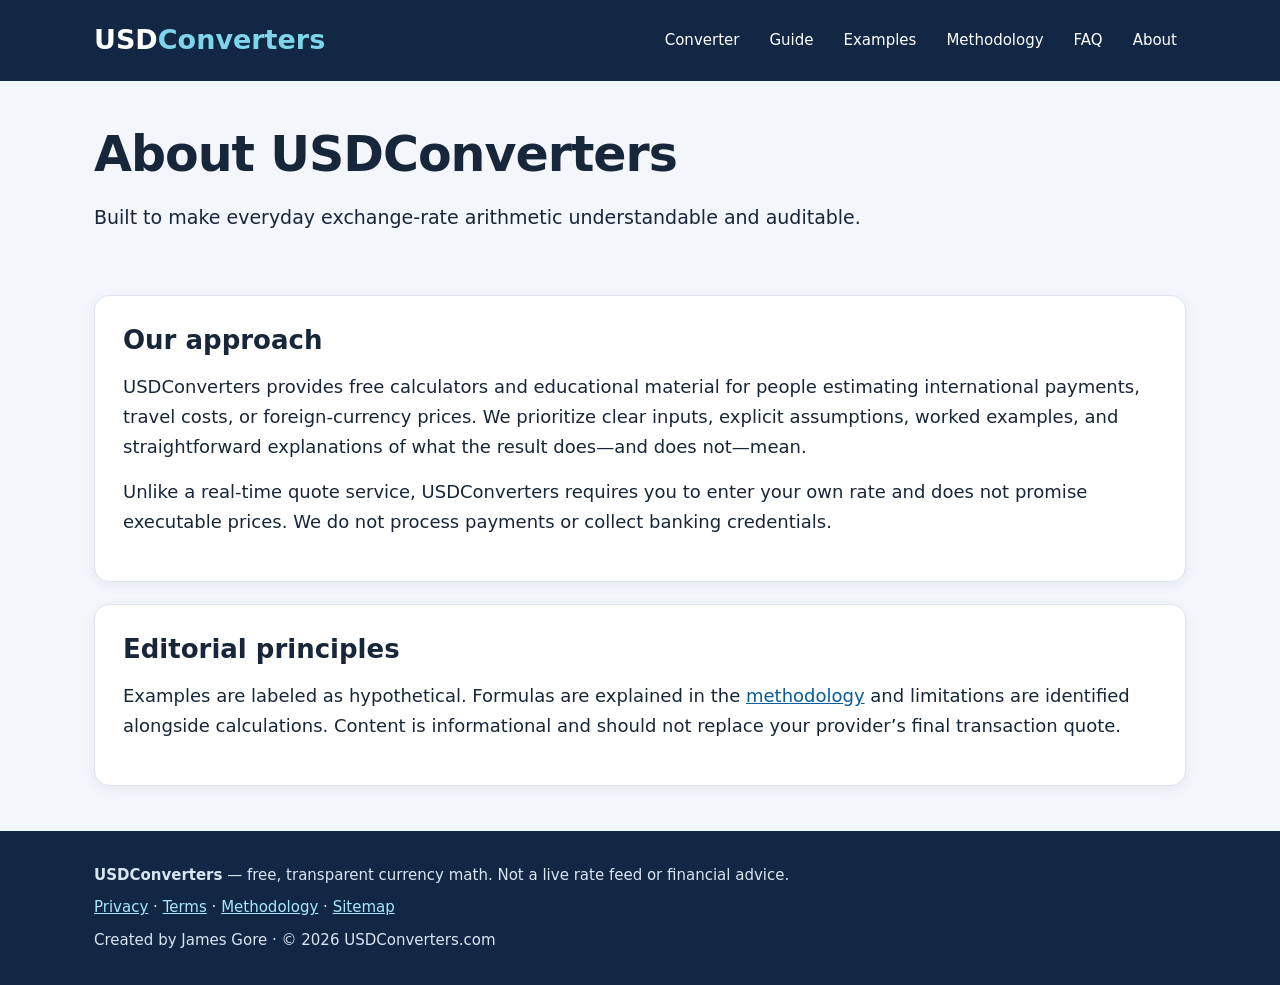
==== about.html @ b767a568 "Add files via upload" ====
<!doctype html><html lang="en"><head><meta charset="utf-8"><meta name="viewport" content="width=device-width,initial-scale=1"><meta name="theme-color" content="#112744"><title>About USDConverters | USDConverters</title><meta name="description" content="Learn about USDConverters and its transparent, free currency calculator."><link rel="canonical" href="https://usdconverters.com/about.html"><link rel="stylesheet" href="style.css"><script async src="https://pagead2.googlesyndication.com/pagead/js/adsbygoogle.js?client=ca-pub-5287196493103465" crossorigin="anonymous"></script><script defer src="script.js"></script></head><body><a class="skip" href="#main">Skip to content</a><header><div class="shell head"><a class="logo" href="index.html">USD<span>Converters</span></a><nav aria-label="Main navigation"><a href="index.html">Converter</a><a href="guide.html">Guide</a><a href="examples.html">Examples</a><a href="methodology.html">Methodology</a><a href="faq.html">FAQ</a><a href="about.html">About</a></nav></div></header><main class="shell" id="main"><div class="hero"><h1>About USDConverters</h1><p>Built to make everyday exchange-rate arithmetic understandable and auditable.</p></div><section class="panel"><h2>Our approach</h2><p>USDConverters provides free calculators and educational material for people estimating international payments, travel costs, or foreign-currency prices. We prioritize clear inputs, explicit assumptions, worked examples, and straightforward explanations of what the result does—and does not—mean.</p><p>Unlike a real-time quote service, USDConverters requires you to enter your own rate and does not promise executable prices. We do not process payments or collect banking credentials.</p></section><section class="panel"><h2>Editorial principles</h2><p>Examples are labeled as hypothetical. Formulas are explained in the <a href="methodology.html">methodology</a> and limitations are identified alongside calculations. Content is informational and should not replace your provider’s final transaction quote.</p></section></main><footer><div class="shell"><p><strong>USDConverters</strong> — free, transparent currency math. Not a live rate feed or financial advice.</p><p><a href="privacy.html">Privacy</a> · <a href="terms.html">Terms</a> · <a href="methodology.html">Methodology</a> · <a href="sitemap.xml">Sitemap</a></p><p>Created by James Gore · © <span class="year">2026</span> USDConverters.com</p></div></footer></body></html>
---- style.css ----
*{box-sizing:border-box}html{scroll-behavior:smooth}body{margin:0;font:18px/1.65 system-ui,-apple-system,Segoe UI,sans-serif;background:#f3f6fb;color:#172638}a{color:#075c9b}a:hover{text-decoration:underline}.shell{max-width:1140px;margin:auto;padding:0 24px}header{background:#112744;color:white}.head{display:flex;align-items:center;justify-content:space-between;gap:20px;flex-wrap:wrap;padding-top:18px;padding-bottom:18px}.logo{font-size:27px;font-weight:800;color:white;text-decoration:none}.logo span{color:#7ed5e9}nav{display:flex;gap:12px;flex-wrap:wrap}nav a{color:white;font-size:15px;text-decoration:none;padding:7px 9px;border-radius:7px}nav a:hover,nav a:focus{background:#294765}.skip{position:absolute;left:-9999px}.skip:focus{left:10px;top:10px;background:white;padding:8px;z-index:2}.hero{padding:35px 0 20px}.hero h1{font-size:clamp(30px,4vw,49px);line-height:1.18;letter-spacing:-.02em;margin:10px 0}.hero p{max-width:860px;font-size:19px}.eyebrow{color:#0b6480;font-weight:800;font-size:14px!important;letter-spacing:.07em}.panel{background:white;border:1px solid #dce4ef;border-radius:15px;padding:28px;margin:22px 0;box-shadow:0 3px 14px #182b4010}.panel h2{font-size:26px;line-height:1.25;margin:0 0 16px}.panel p{margin:10px 0 16px}.formgrid{display:grid;grid-template-columns:repeat(2,minmax(0,1fr));gap:16px}.formgrid label{display:flex;flex-direction:column;font-weight:700;font-size:16px;gap:5px}.formgrid input,.formgrid select{width:100%;padding:12px;border:1px solid #8ca4b9;border-radius:9px;font:inherit;font-weight:400;background:white;color:#152b41}.formgrid input:focus,.formgrid select:focus{outline:3px solid #b6e5fa}.actions{display:flex;gap:10px;flex-wrap:wrap;margin-top:22px}button{border:0;border-radius:9px;padding:12px 20px;background:#086b9c;color:white;font:700 17px system-ui;cursor:pointer;margin-top:12px}button:hover{background:#054f77}button.secondary{background:#e3eef7;color:#16354c}.result{background:#e9f5fc;border-left:5px solid #0877a7;border-radius:7px;margin-top:20px;padding:18px;overflow-wrap:anywhere}.result strong{font-size:22px}.note{color:#4d5f71;font-size:16px}.chart{margin-top:15px}.barrow{display:grid;grid-template-columns:160px 1fr 115px;align-items:center;gap:10px;margin:9px 0;font-size:15px}.track{background:#e2eaf1;border-radius:20px;overflow:hidden;height:22px}.fill{height:100%;background:#087ba6;min-width:1px}.fill.fees{background:#e39d45}.linkgrid{display:grid;grid-template-columns:repeat(2,1fr);gap:10px}.linkgrid a{display:block;padding:15px;border:1px solid #d5e2ed;border-radius:8px}footer{background:#112744;color:#d9e5f1;margin-top:45px;padding:24px 0;font-size:15px}footer a{color:#a8e7ff}footer p{margin:8px 0}@media(max-width:680px){body{font-size:17px}.formgrid,.linkgrid{grid-template-columns:1fr}.barrow{grid-template-columns:110px 1fr 90px}.panel{padding:18px}.head{align-items:flex-start}nav{gap:3px}nav a{font-size:14px}}
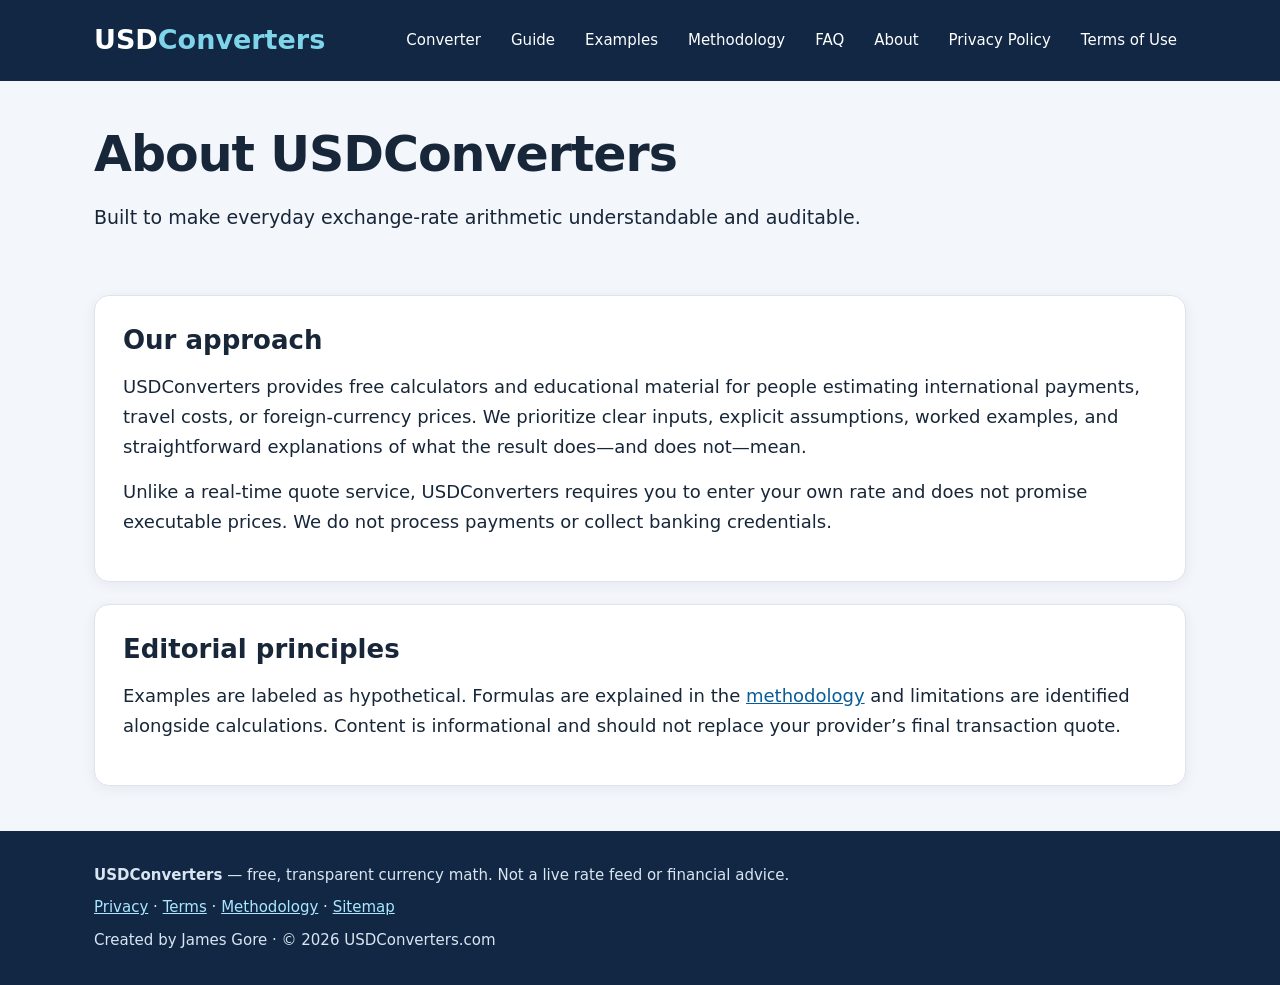
==== commit f7082e92: "Add files via upload" ====
--- a/about.html
+++ b/about.html
@@ -1 +1 @@
-<!doctype html><html lang="en"><head><meta charset="utf-8"><meta name="viewport" content="width=device-width,initial-scale=1"><meta name="theme-color" content="#112744"><title>About USDConverters | USDConverters</title><meta name="description" content="Learn about USDConverters and its transparent, free currency calculator."><link rel="canonical" href="https://usdconverters.com/about.html"><link rel="stylesheet" href="style.css"><script async src="https://pagead2.googlesyndication.com/pagead/js/adsbygoogle.js?client=ca-pub-5287196493103465" crossorigin="anonymous"></script><script defer src="script.js"></script></head><body><a class="skip" href="#main">Skip to content</a><header><div class="shell head"><a class="logo" href="index.html">USD<span>Converters</span></a><nav aria-label="Main navigation"><a href="index.html">Converter</a><a href="guide.html">Guide</a><a href="examples.html">Examples</a><a href="methodology.html">Methodology</a><a href="faq.html">FAQ</a><a href="about.html">About</a></nav></div></header><main class="shell" id="main"><div class="hero"><h1>About USDConverters</h1><p>Built to make everyday exchange-rate arithmetic understandable and auditable.</p></div><section class="panel"><h2>Our approach</h2><p>USDConverters provides free calculators and educational material for people estimating international payments, travel costs, or foreign-currency prices. We prioritize clear inputs, explicit assumptions, worked examples, and straightforward explanations of what the result does—and does not—mean.</p><p>Unlike a real-time quote service, USDConverters requires you to enter your own rate and does not promise executable prices. We do not process payments or collect banking credentials.</p></section><section class="panel"><h2>Editorial principles</h2><p>Examples are labeled as hypothetical. Formulas are explained in the <a href="methodology.html">methodology</a> and limitations are identified alongside calculations. Content is informational and should not replace your provider’s final transaction quote.</p></section></main><footer><div class="shell"><p><strong>USDConverters</strong> — free, transparent currency math. Not a live rate feed or financial advice.</p><p><a href="privacy.html">Privacy</a> · <a href="terms.html">Terms</a> · <a href="methodology.html">Methodology</a> · <a href="sitemap.xml">Sitemap</a></p><p>Created by James Gore · © <span class="year">2026</span> USDConverters.com</p></div></footer></body></html>+<!doctype html><html lang="en"><head><meta charset="utf-8"><meta name="viewport" content="width=device-width,initial-scale=1"><meta name="theme-color" content="#112744"><title>About USDConverters | USDConverters</title><meta name="description" content="Learn about USDConverters and its transparent, free currency calculator."><link rel="canonical" href="https://usdconverters.com/about.html"><link rel="stylesheet" href="style.css"><script async src="https://pagead2.googlesyndication.com/pagead/js/adsbygoogle.js?client=ca-pub-5287196493103465" crossorigin="anonymous"></script><script defer src="script.js"></script></head><body><a class="skip" href="#main">Skip to content</a><header><div class="shell head"><a class="logo" href="index.html">USD<span>Converters</span></a><nav aria-label="Main navigation"><a href="index.html">Converter</a><a href="guide.html">Guide</a><a href="examples.html">Examples</a><a href="methodology.html">Methodology</a><a href="faq.html">FAQ</a><a href="about.html">About</a><a href="privacy.html">Privacy Policy</a><a href="terms.html">Terms of Use</a></nav></div></header><main class="shell" id="main"><div class="hero"><h1>About USDConverters</h1><p>Built to make everyday exchange-rate arithmetic understandable and auditable.</p></div><section class="panel"><h2>Our approach</h2><p>USDConverters provides free calculators and educational material for people estimating international payments, travel costs, or foreign-currency prices. We prioritize clear inputs, explicit assumptions, worked examples, and straightforward explanations of what the result does—and does not—mean.</p><p>Unlike a real-time quote service, USDConverters requires you to enter your own rate and does not promise executable prices. We do not process payments or collect banking credentials.</p></section><section class="panel"><h2>Editorial principles</h2><p>Examples are labeled as hypothetical. Formulas are explained in the <a href="methodology.html">methodology</a> and limitations are identified alongside calculations. Content is informational and should not replace your provider’s final transaction quote.</p></section></main><footer><div class="shell"><p><strong>USDConverters</strong> — free, transparent currency math. Not a live rate feed or financial advice.</p><p><a href="privacy.html">Privacy</a> · <a href="terms.html">Terms</a> · <a href="methodology.html">Methodology</a> · <a href="sitemap.xml">Sitemap</a></p><p>Created by James Gore · © <span class="year">2026</span> USDConverters.com</p></div></footer></body></html>
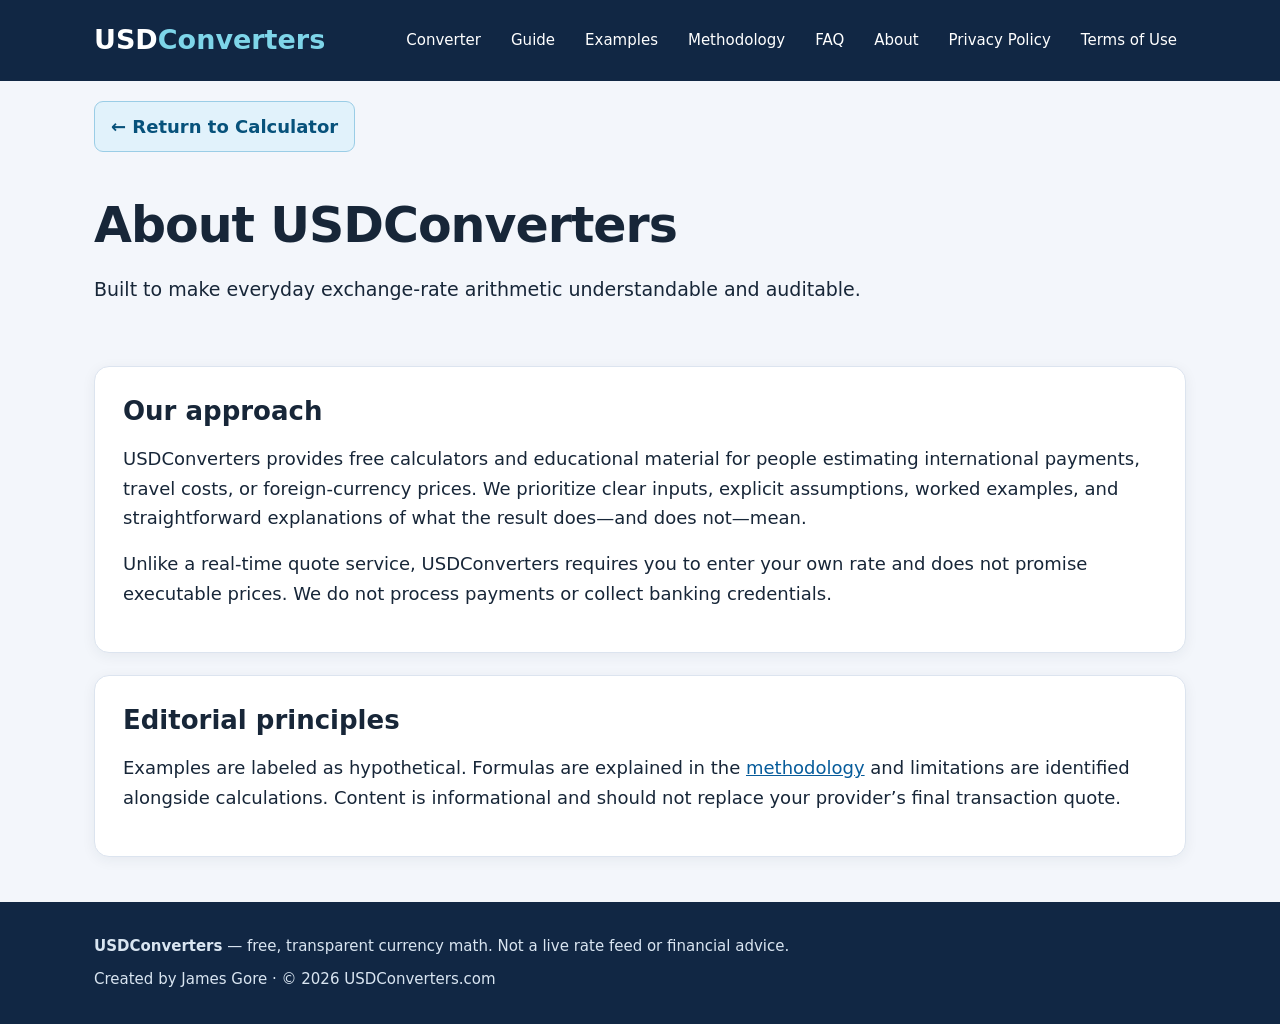
==== commit 23704cb4: "Add files via upload" ====
--- a/about.html
+++ b/about.html
@@ -1 +1,2 @@
-<!doctype html><html lang="en"><head><meta charset="utf-8"><meta name="viewport" content="width=device-width,initial-scale=1"><meta name="theme-color" content="#112744"><title>About USDConverters | USDConverters</title><meta name="description" content="Learn about USDConverters and its transparent, free currency calculator."><link rel="canonical" href="https://usdconverters.com/about.html"><link rel="stylesheet" href="style.css"><script async src="https://pagead2.googlesyndication.com/pagead/js/adsbygoogle.js?client=ca-pub-5287196493103465" crossorigin="anonymous"></script><script defer src="script.js"></script></head><body><a class="skip" href="#main">Skip to content</a><header><div class="shell head"><a class="logo" href="index.html">USD<span>Converters</span></a><nav aria-label="Main navigation"><a href="index.html">Converter</a><a href="guide.html">Guide</a><a href="examples.html">Examples</a><a href="methodology.html">Methodology</a><a href="faq.html">FAQ</a><a href="about.html">About</a><a href="privacy.html">Privacy Policy</a><a href="terms.html">Terms of Use</a></nav></div></header><main class="shell" id="main"><div class="hero"><h1>About USDConverters</h1><p>Built to make everyday exchange-rate arithmetic understandable and auditable.</p></div><section class="panel"><h2>Our approach</h2><p>USDConverters provides free calculators and educational material for people estimating international payments, travel costs, or foreign-currency prices. We prioritize clear inputs, explicit assumptions, worked examples, and straightforward explanations of what the result does—and does not—mean.</p><p>Unlike a real-time quote service, USDConverters requires you to enter your own rate and does not promise executable prices. We do not process payments or collect banking credentials.</p></section><section class="panel"><h2>Editorial principles</h2><p>Examples are labeled as hypothetical. Formulas are explained in the <a href="methodology.html">methodology</a> and limitations are identified alongside calculations. Content is informational and should not replace your provider’s final transaction quote.</p></section></main><footer><div class="shell"><p><strong>USDConverters</strong> — free, transparent currency math. Not a live rate feed or financial advice.</p><p><a href="privacy.html">Privacy</a> · <a href="terms.html">Terms</a> · <a href="methodology.html">Methodology</a> · <a href="sitemap.xml">Sitemap</a></p><p>Created by James Gore · © <span class="year">2026</span> USDConverters.com</p></div></footer></body></html>+<!DOCTYPE html>
+<html lang="en"><head><meta charset="utf-8"/><meta content="width=device-width,initial-scale=1" name="viewport"/><meta content="#112744" name="theme-color"/><title>About USDConverters | USDConverters</title><meta content="Learn about USDConverters and its transparent, free currency calculator." name="description"/><link href="https://usdconverters.com/about.html" rel="canonical"/><link href="style.css" rel="stylesheet"/><script async="" crossorigin="anonymous" src="https://pagead2.googlesyndication.com/pagead/js/adsbygoogle.js?client=ca-pub-5287196493103465"></script><script defer="" src="script.js"></script></head><body><a class="skip" href="#main">Skip to content</a><header><div class="shell head"><a class="logo" href="index.html">USD<span>Converters</span></a><nav aria-label="Main navigation"><a href="index.html">Converter</a><a href="guide.html">Guide</a><a href="examples.html">Examples</a><a href="methodology.html">Methodology</a><a href="faq.html">FAQ</a><a href="about.html">About</a><a href="privacy.html">Privacy Policy</a><a href="terms.html">Terms of Use</a></nav></div></header><main class="shell" id="main"><p class="return-calc"><a href="index.html#converter">← Return to Calculator</a></p><div class="hero"><h1>About USDConverters</h1><p>Built to make everyday exchange-rate arithmetic understandable and auditable.</p></div><section class="panel"><h2>Our approach</h2><p>USDConverters provides free calculators and educational material for people estimating international payments, travel costs, or foreign-currency prices. We prioritize clear inputs, explicit assumptions, worked examples, and straightforward explanations of what the result does—and does not—mean.</p><p>Unlike a real-time quote service, USDConverters requires you to enter your own rate and does not promise executable prices. We do not process payments or collect banking credentials.</p></section><section class="panel"><h2>Editorial principles</h2><p>Examples are labeled as hypothetical. Formulas are explained in the <a href="methodology.html">methodology</a> and limitations are identified alongside calculations. Content is informational and should not replace your provider’s final transaction quote.</p></section></main><footer><div class="shell"><p><strong>USDConverters</strong> — free, transparent currency math. Not a live rate feed or financial advice.</p><p>Created by James Gore · © <span class="year">2026</span> USDConverters.com</p></div></footer></body></html>
--- a/style.css
+++ b/style.css
@@ -1 +1,2 @@
-*{box-sizing:border-box}html{scroll-behavior:smooth}body{margin:0;font:18px/1.65 system-ui,-apple-system,Segoe UI,sans-serif;background:#f3f6fb;color:#172638}a{color:#075c9b}a:hover{text-decoration:underline}.shell{max-width:1140px;margin:auto;padding:0 24px}header{background:#112744;color:white}.head{display:flex;align-items:center;justify-content:space-between;gap:20px;flex-wrap:wrap;padding-top:18px;padding-bottom:18px}.logo{font-size:27px;font-weight:800;color:white;text-decoration:none}.logo span{color:#7ed5e9}nav{display:flex;gap:12px;flex-wrap:wrap}nav a{color:white;font-size:15px;text-decoration:none;padding:7px 9px;border-radius:7px}nav a:hover,nav a:focus{background:#294765}.skip{position:absolute;left:-9999px}.skip:focus{left:10px;top:10px;background:white;padding:8px;z-index:2}.hero{padding:35px 0 20px}.hero h1{font-size:clamp(30px,4vw,49px);line-height:1.18;letter-spacing:-.02em;margin:10px 0}.hero p{max-width:860px;font-size:19px}.eyebrow{color:#0b6480;font-weight:800;font-size:14px!important;letter-spacing:.07em}.panel{background:white;border:1px solid #dce4ef;border-radius:15px;padding:28px;margin:22px 0;box-shadow:0 3px 14px #182b4010}.panel h2{font-size:26px;line-height:1.25;margin:0 0 16px}.panel p{margin:10px 0 16px}.formgrid{display:grid;grid-template-columns:repeat(2,minmax(0,1fr));gap:16px}.formgrid label{display:flex;flex-direction:column;font-weight:700;font-size:16px;gap:5px}.formgrid input,.formgrid select{width:100%;padding:12px;border:1px solid #8ca4b9;border-radius:9px;font:inherit;font-weight:400;background:white;color:#152b41}.formgrid input:focus,.formgrid select:focus{outline:3px solid #b6e5fa}.actions{display:flex;gap:10px;flex-wrap:wrap;margin-top:22px}button{border:0;border-radius:9px;padding:12px 20px;background:#086b9c;color:white;font:700 17px system-ui;cursor:pointer;margin-top:12px}button:hover{background:#054f77}button.secondary{background:#e3eef7;color:#16354c}.result{background:#e9f5fc;border-left:5px solid #0877a7;border-radius:7px;margin-top:20px;padding:18px;overflow-wrap:anywhere}.result strong{font-size:22px}.note{color:#4d5f71;font-size:16px}.chart{margin-top:15px}.barrow{display:grid;grid-template-columns:160px 1fr 115px;align-items:center;gap:10px;margin:9px 0;font-size:15px}.track{background:#e2eaf1;border-radius:20px;overflow:hidden;height:22px}.fill{height:100%;background:#087ba6;min-width:1px}.fill.fees{background:#e39d45}.linkgrid{display:grid;grid-template-columns:repeat(2,1fr);gap:10px}.linkgrid a{display:block;padding:15px;border:1px solid #d5e2ed;border-radius:8px}footer{background:#112744;color:#d9e5f1;margin-top:45px;padding:24px 0;font-size:15px}footer a{color:#a8e7ff}footer p{margin:8px 0}@media(max-width:680px){body{font-size:17px}.formgrid,.linkgrid{grid-template-columns:1fr}.barrow{grid-template-columns:110px 1fr 90px}.panel{padding:18px}.head{align-items:flex-start}nav{gap:3px}nav a{font-size:14px}}+*{box-sizing:border-box}html{scroll-behavior:smooth}body{margin:0;font:18px/1.65 system-ui,-apple-system,Segoe UI,sans-serif;background:#f3f6fb;color:#172638}a{color:#075c9b}a:hover{text-decoration:underline}.shell{max-width:1140px;margin:auto;padding:0 24px}header{background:#112744;color:white}.head{display:flex;align-items:center;justify-content:space-between;gap:20px;flex-wrap:wrap;padding-top:18px;padding-bottom:18px}.logo{font-size:27px;font-weight:800;color:white;text-decoration:none}.logo span{color:#7ed5e9}nav{display:flex;gap:12px;flex-wrap:wrap}nav a{color:white;font-size:15px;text-decoration:none;padding:7px 9px;border-radius:7px}nav a:hover,nav a:focus{background:#294765}.skip{position:absolute;left:-9999px}.skip:focus{left:10px;top:10px;background:white;padding:8px;z-index:2}.hero{padding:35px 0 20px}.hero h1{font-size:clamp(30px,4vw,49px);line-height:1.18;letter-spacing:-.02em;margin:10px 0}.hero p{max-width:860px;font-size:19px}.eyebrow{color:#0b6480;font-weight:800;font-size:14px!important;letter-spacing:.07em}.panel{background:white;border:1px solid #dce4ef;border-radius:15px;padding:28px;margin:22px 0;box-shadow:0 3px 14px #182b4010}.panel h2{font-size:26px;line-height:1.25;margin:0 0 16px}.panel p{margin:10px 0 16px}.formgrid{display:grid;grid-template-columns:repeat(2,minmax(0,1fr));gap:16px}.formgrid label{display:flex;flex-direction:column;font-weight:700;font-size:16px;gap:5px}.formgrid input,.formgrid select{width:100%;padding:12px;border:1px solid #8ca4b9;border-radius:9px;font:inherit;font-weight:400;background:white;color:#152b41}.formgrid input:focus,.formgrid select:focus{outline:3px solid #b6e5fa}.actions{display:flex;gap:10px;flex-wrap:wrap;margin-top:22px}button{border:0;border-radius:9px;padding:12px 20px;background:#086b9c;color:white;font:700 17px system-ui;cursor:pointer;margin-top:12px}button:hover{background:#054f77}button.secondary{background:#e3eef7;color:#16354c}.result{background:#e9f5fc;border-left:5px solid #0877a7;border-radius:7px;margin-top:20px;padding:18px;overflow-wrap:anywhere}.result strong{font-size:22px}.note{color:#4d5f71;font-size:16px}.chart{margin-top:15px}.barrow{display:grid;grid-template-columns:160px 1fr 115px;align-items:center;gap:10px;margin:9px 0;font-size:15px}.track{background:#e2eaf1;border-radius:20px;overflow:hidden;height:22px}.fill{height:100%;background:#087ba6;min-width:1px}.fill.fees{background:#e39d45}.linkgrid{display:grid;grid-template-columns:repeat(2,1fr);gap:10px}.linkgrid a{display:block;padding:15px;border:1px solid #d5e2ed;border-radius:8px}footer{background:#112744;color:#d9e5f1;margin-top:45px;padding:24px 0;font-size:15px}footer a{color:#a8e7ff}footer p{margin:8px 0}@media(max-width:680px){body{font-size:17px}.formgrid,.linkgrid{grid-template-columns:1fr}.barrow{grid-template-columns:110px 1fr 90px}.panel{padding:18px}.head{align-items:flex-start}nav{gap:3px}nav a{font-size:14px}}
+.return-calc{margin:20px 0 0}.return-calc a{display:inline-block;background:#e1f2fb;border:1px solid #9acde6;color:#07527b;font-weight:750;text-decoration:none;padding:10px 16px;border-radius:9px}.return-calc a:hover,.return-calc a:focus{background:#cce9f8;text-decoration:underline}
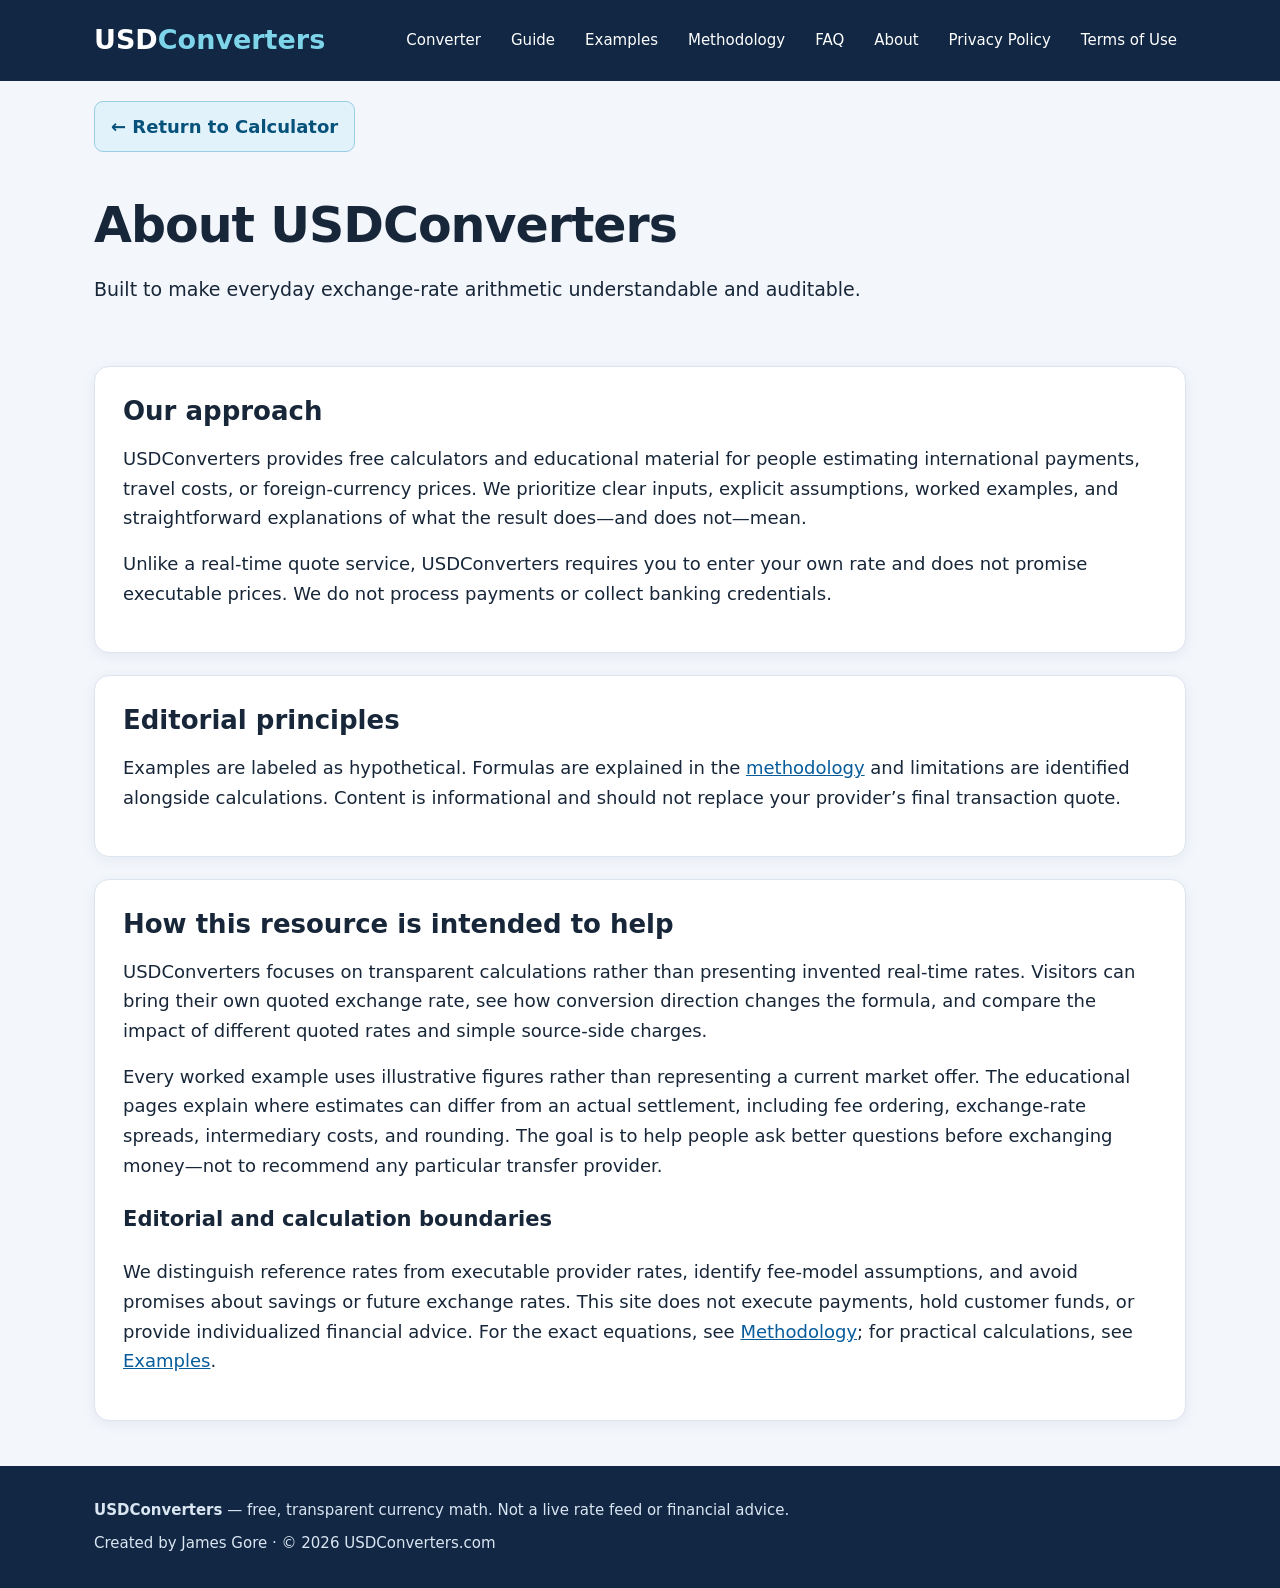
==== commit 4c819afb: "Add files via upload" ====
--- a/about.html
+++ b/about.html
@@ -1,2 +1,3 @@
 <!DOCTYPE html>
-<html lang="en"><head><meta charset="utf-8"/><meta content="width=device-width,initial-scale=1" name="viewport"/><meta content="#112744" name="theme-color"/><title>About USDConverters | USDConverters</title><meta content="Learn about USDConverters and its transparent, free currency calculator." name="description"/><link href="https://usdconverters.com/about.html" rel="canonical"/><link href="style.css" rel="stylesheet"/><script async="" crossorigin="anonymous" src="https://pagead2.googlesyndication.com/pagead/js/adsbygoogle.js?client=ca-pub-5287196493103465"></script><script defer="" src="script.js"></script></head><body><a class="skip" href="#main">Skip to content</a><header><div class="shell head"><a class="logo" href="index.html">USD<span>Converters</span></a><nav aria-label="Main navigation"><a href="index.html">Converter</a><a href="guide.html">Guide</a><a href="examples.html">Examples</a><a href="methodology.html">Methodology</a><a href="faq.html">FAQ</a><a href="about.html">About</a><a href="privacy.html">Privacy Policy</a><a href="terms.html">Terms of Use</a></nav></div></header><main class="shell" id="main"><p class="return-calc"><a href="index.html#converter">← Return to Calculator</a></p><div class="hero"><h1>About USDConverters</h1><p>Built to make everyday exchange-rate arithmetic understandable and auditable.</p></div><section class="panel"><h2>Our approach</h2><p>USDConverters provides free calculators and educational material for people estimating international payments, travel costs, or foreign-currency prices. We prioritize clear inputs, explicit assumptions, worked examples, and straightforward explanations of what the result does—and does not—mean.</p><p>Unlike a real-time quote service, USDConverters requires you to enter your own rate and does not promise executable prices. We do not process payments or collect banking credentials.</p></section><section class="panel"><h2>Editorial principles</h2><p>Examples are labeled as hypothetical. Formulas are explained in the <a href="methodology.html">methodology</a> and limitations are identified alongside calculations. Content is informational and should not replace your provider’s final transaction quote.</p></section></main><footer><div class="shell"><p><strong>USDConverters</strong> — free, transparent currency math. Not a live rate feed or financial advice.</p><p>Created by James Gore · © <span class="year">2026</span> USDConverters.com</p></div></footer></body></html>+
+<html lang="en"><head><meta charset="utf-8"/><meta content="width=device-width,initial-scale=1" name="viewport"/><meta content="#112744" name="theme-color"/><title>About USDConverters | USDConverters</title><meta content="Learn about USDConverters and its transparent, free currency calculator." name="description"/><link href="https://usdconverters.com/about.html" rel="canonical"/><link href="style.css" rel="stylesheet"/><script async="" crossorigin="anonymous" src="https://pagead2.googlesyndication.com/pagead/js/adsbygoogle.js?client=ca-pub-5287196493103465"></script><script defer="" src="script.js"></script></head><body><a class="skip" href="#main">Skip to content</a><header><div class="shell head"><a class="logo" href="index.html">USD<span>Converters</span></a><nav aria-label="Main navigation"><a href="index.html">Converter</a><a href="guide.html">Guide</a><a href="examples.html">Examples</a><a href="methodology.html">Methodology</a><a href="faq.html">FAQ</a><a href="about.html">About</a><a href="privacy.html">Privacy Policy</a><a href="terms.html">Terms of Use</a></nav></div></header><main class="shell" id="main"><p class="return-calc"><a href="index.html">← Return to Calculator</a></p><div class="hero"><h1>About USDConverters</h1><p>Built to make everyday exchange-rate arithmetic understandable and auditable.</p></div><section class="panel"><h2>Our approach</h2><p>USDConverters provides free calculators and educational material for people estimating international payments, travel costs, or foreign-currency prices. We prioritize clear inputs, explicit assumptions, worked examples, and straightforward explanations of what the result does—and does not—mean.</p><p>Unlike a real-time quote service, USDConverters requires you to enter your own rate and does not promise executable prices. We do not process payments or collect banking credentials.</p></section><section class="panel"><h2>Editorial principles</h2><p>Examples are labeled as hypothetical. Formulas are explained in the <a href="methodology.html">methodology</a> and limitations are identified alongside calculations. Content is informational and should not replace your provider’s final transaction quote.</p></section><section class="panel editorial"><h2>How this resource is intended to help</h2><p>USDConverters focuses on transparent calculations rather than presenting invented real-time rates. Visitors can bring their own quoted exchange rate, see how conversion direction changes the formula, and compare the impact of different quoted rates and simple source-side charges.</p><p>Every worked example uses illustrative figures rather than representing a current market offer. The educational pages explain where estimates can differ from an actual settlement, including fee ordering, exchange-rate spreads, intermediary costs, and rounding. The goal is to help people ask better questions before exchanging money—not to recommend any particular transfer provider.</p><h3>Editorial and calculation boundaries</h3><p>We distinguish reference rates from executable provider rates, identify fee-model assumptions, and avoid promises about savings or future exchange rates. This site does not execute payments, hold customer funds, or provide individualized financial advice. For the exact equations, see <a href="methodology.html">Methodology</a>; for practical calculations, see <a href="examples.html">Examples</a>.</p></section></main><footer><div class="shell"><p><strong>USDConverters</strong> — free, transparent currency math. Not a live rate feed or financial advice.</p><p>Created by James Gore · © <span class="year">2026</span> USDConverters.com</p></div></footer></body></html>
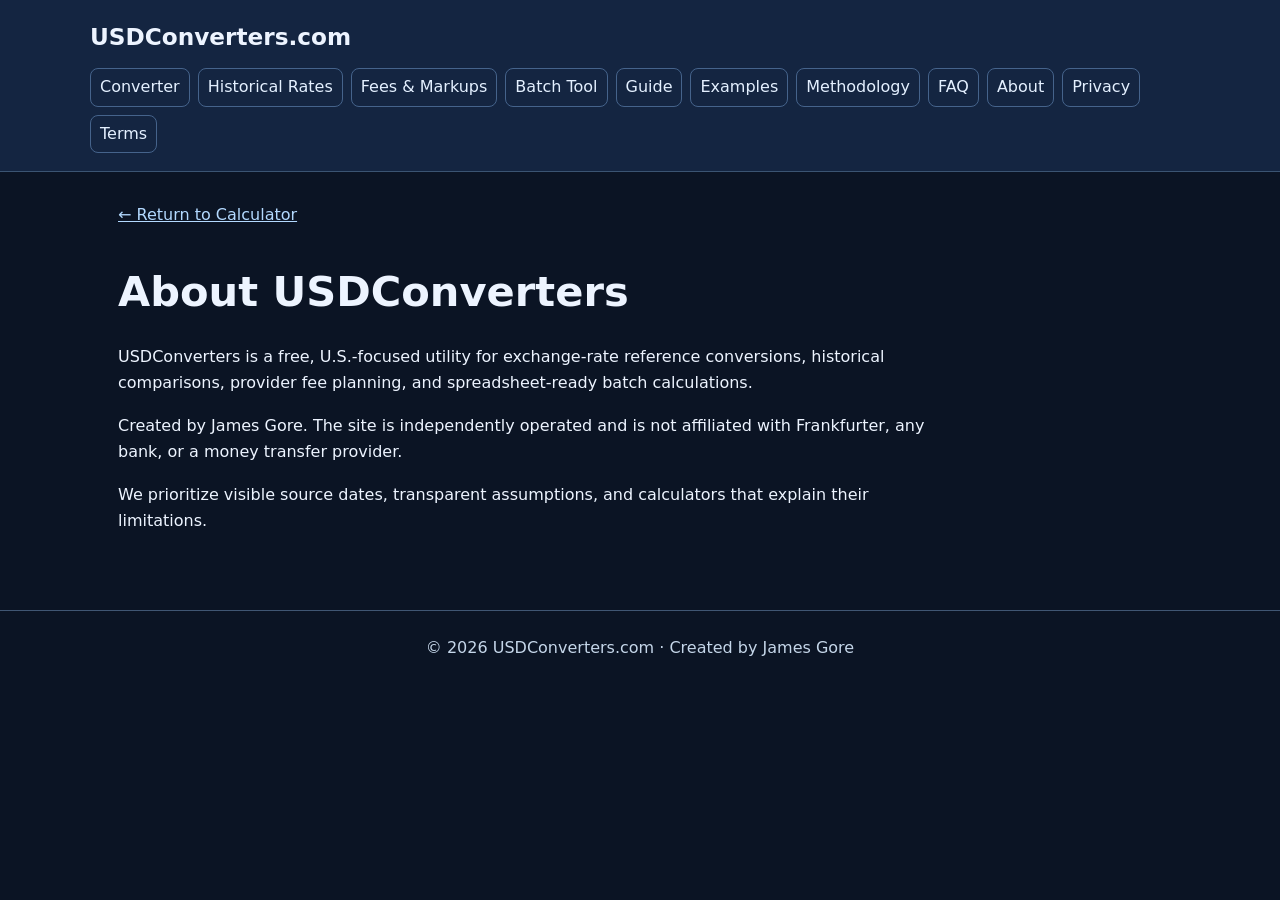
==== commit c3874411: "Add files via upload" ====
--- a/about.html
+++ b/about.html
@@ -1,3 +1 @@
-<!DOCTYPE html>
-
-<html lang="en"><head><meta charset="utf-8"/><meta content="width=device-width,initial-scale=1" name="viewport"/><meta content="#112744" name="theme-color"/><title>About USDConverters | USDConverters</title><meta content="Learn about USDConverters and its transparent, free currency calculator." name="description"/><link href="https://usdconverters.com/about.html" rel="canonical"/><link href="style.css" rel="stylesheet"/><script async="" crossorigin="anonymous" src="https://pagead2.googlesyndication.com/pagead/js/adsbygoogle.js?client=ca-pub-5287196493103465"></script><script defer="" src="script.js"></script></head><body><a class="skip" href="#main">Skip to content</a><header><div class="shell head"><a class="logo" href="index.html">USD<span>Converters</span></a><nav aria-label="Main navigation"><a href="index.html">Converter</a><a href="guide.html">Guide</a><a href="examples.html">Examples</a><a href="methodology.html">Methodology</a><a href="faq.html">FAQ</a><a href="about.html">About</a><a href="privacy.html">Privacy Policy</a><a href="terms.html">Terms of Use</a></nav></div></header><main class="shell" id="main"><p class="return-calc"><a href="index.html">← Return to Calculator</a></p><div class="hero"><h1>About USDConverters</h1><p>Built to make everyday exchange-rate arithmetic understandable and auditable.</p></div><section class="panel"><h2>Our approach</h2><p>USDConverters provides free calculators and educational material for people estimating international payments, travel costs, or foreign-currency prices. We prioritize clear inputs, explicit assumptions, worked examples, and straightforward explanations of what the result does—and does not—mean.</p><p>Unlike a real-time quote service, USDConverters requires you to enter your own rate and does not promise executable prices. We do not process payments or collect banking credentials.</p></section><section class="panel"><h2>Editorial principles</h2><p>Examples are labeled as hypothetical. Formulas are explained in the <a href="methodology.html">methodology</a> and limitations are identified alongside calculations. Content is informational and should not replace your provider’s final transaction quote.</p></section><section class="panel editorial"><h2>How this resource is intended to help</h2><p>USDConverters focuses on transparent calculations rather than presenting invented real-time rates. Visitors can bring their own quoted exchange rate, see how conversion direction changes the formula, and compare the impact of different quoted rates and simple source-side charges.</p><p>Every worked example uses illustrative figures rather than representing a current market offer. The educational pages explain where estimates can differ from an actual settlement, including fee ordering, exchange-rate spreads, intermediary costs, and rounding. The goal is to help people ask better questions before exchanging money—not to recommend any particular transfer provider.</p><h3>Editorial and calculation boundaries</h3><p>We distinguish reference rates from executable provider rates, identify fee-model assumptions, and avoid promises about savings or future exchange rates. This site does not execute payments, hold customer funds, or provide individualized financial advice. For the exact equations, see <a href="methodology.html">Methodology</a>; for practical calculations, see <a href="examples.html">Examples</a>.</p></section></main><footer><div class="shell"><p><strong>USDConverters</strong> — free, transparent currency math. Not a live rate feed or financial advice.</p><p>Created by James Gore · © <span class="year">2026</span> USDConverters.com</p></div></footer></body></html>+<!doctype html><html lang="en"><head><meta charset="utf-8"><meta name="viewport" content="width=device-width,initial-scale=1"><meta name="theme-color" content="#0b1424"><meta name="description" content="Free currency conversion and foreign exchange planning tools with reference rates, history, fees and batch exports."><link rel="icon" href="favicon.svg" type="image/svg+xml"><link rel="stylesheet" href="style.css"><script async src="https://pagead2.googlesyndication.com/pagead/js/adsbygoogle.js?client=ca-pub-5287196493103465" crossorigin="anonymous"></script><script defer src="app.js"></script><title>About USDConverters | USDConverters</title></head><body><header><strong>USDConverters.com</strong><nav aria-label="Main navigation"><a href="index.html">Converter</a><a href="history.html">Historical Rates</a><a href="fees.html">Fees & Markups</a><a href="batch.html">Batch Tool</a><a href="guide.html">Guide</a><a href="examples.html">Examples</a><a href="methodology.html">Methodology</a><a href="faq.html">FAQ</a><a href="about.html">About</a><a href="privacy.html">Privacy</a><a href="terms.html">Terms</a></nav></header><main><a class="back" href="index.html">← Return to Calculator</a><h1>About USDConverters</h1><p>USDConverters is a free, U.S.-focused utility for exchange-rate reference conversions, historical comparisons, provider fee planning, and spreadsheet-ready batch calculations.</p><p>Created by James Gore. The site is independently operated and is not affiliated with Frankfurter, any bank, or a money transfer provider.</p><p>We prioritize visible source dates, transparent assumptions, and calculators that explain their limitations.</p></main><footer>© <span id="year"></span> USDConverters.com · Created by James Gore</footer><script>document.getElementById('year').textContent=new Date().getFullYear()</script></body></html>
--- a/style.css
+++ b/style.css
@@ -1,2 +1 @@
-*{box-sizing:border-box}html{scroll-behavior:smooth}body{margin:0;font:18px/1.65 system-ui,-apple-system,Segoe UI,sans-serif;background:#f3f6fb;color:#172638}a{color:#075c9b}a:hover{text-decoration:underline}.shell{max-width:1140px;margin:auto;padding:0 24px}header{background:#112744;color:white}.head{display:flex;align-items:center;justify-content:space-between;gap:20px;flex-wrap:wrap;padding-top:18px;padding-bottom:18px}.logo{font-size:27px;font-weight:800;color:white;text-decoration:none}.logo span{color:#7ed5e9}nav{display:flex;gap:12px;flex-wrap:wrap}nav a{color:white;font-size:15px;text-decoration:none;padding:7px 9px;border-radius:7px}nav a:hover,nav a:focus{background:#294765}.skip{position:absolute;left:-9999px}.skip:focus{left:10px;top:10px;background:white;padding:8px;z-index:2}.hero{padding:35px 0 20px}.hero h1{font-size:clamp(30px,4vw,49px);line-height:1.18;letter-spacing:-.02em;margin:10px 0}.hero p{max-width:860px;font-size:19px}.eyebrow{color:#0b6480;font-weight:800;font-size:14px!important;letter-spacing:.07em}.panel{background:white;border:1px solid #dce4ef;border-radius:15px;padding:28px;margin:22px 0;box-shadow:0 3px 14px #182b4010}.panel h2{font-size:26px;line-height:1.25;margin:0 0 16px}.panel p{margin:10px 0 16px}.formgrid{display:grid;grid-template-columns:repeat(2,minmax(0,1fr));gap:16px}.formgrid label{display:flex;flex-direction:column;font-weight:700;font-size:16px;gap:5px}.formgrid input,.formgrid select{width:100%;padding:12px;border:1px solid #8ca4b9;border-radius:9px;font:inherit;font-weight:400;background:white;color:#152b41}.formgrid input:focus,.formgrid select:focus{outline:3px solid #b6e5fa}.actions{display:flex;gap:10px;flex-wrap:wrap;margin-top:22px}button{border:0;border-radius:9px;padding:12px 20px;background:#086b9c;color:white;font:700 17px system-ui;cursor:pointer;margin-top:12px}button:hover{background:#054f77}button.secondary{background:#e3eef7;color:#16354c}.result{background:#e9f5fc;border-left:5px solid #0877a7;border-radius:7px;margin-top:20px;padding:18px;overflow-wrap:anywhere}.result strong{font-size:22px}.note{color:#4d5f71;font-size:16px}.chart{margin-top:15px}.barrow{display:grid;grid-template-columns:160px 1fr 115px;align-items:center;gap:10px;margin:9px 0;font-size:15px}.track{background:#e2eaf1;border-radius:20px;overflow:hidden;height:22px}.fill{height:100%;background:#087ba6;min-width:1px}.fill.fees{background:#e39d45}.linkgrid{display:grid;grid-template-columns:repeat(2,1fr);gap:10px}.linkgrid a{display:block;padding:15px;border:1px solid #d5e2ed;border-radius:8px}footer{background:#112744;color:#d9e5f1;margin-top:45px;padding:24px 0;font-size:15px}footer a{color:#a8e7ff}footer p{margin:8px 0}@media(max-width:680px){body{font-size:17px}.formgrid,.linkgrid{grid-template-columns:1fr}.barrow{grid-template-columns:110px 1fr 90px}.panel{padding:18px}.head{align-items:flex-start}nav{gap:3px}nav a{font-size:14px}}
-.return-calc{margin:20px 0 0}.return-calc a{display:inline-block;background:#e1f2fb;border:1px solid #9acde6;color:#07527b;font-weight:750;text-decoration:none;padding:10px 16px;border-radius:9px}.return-calc a:hover,.return-calc a:focus{background:#cce9f8;text-decoration:underline}
+*{box-sizing:border-box}body{margin:0;background:#0b1424;color:#edf4ff;font:16px/1.65 system-ui,Arial,sans-serif}header{background:#142541;border-bottom:1px solid #3b5472;padding:18px max(20px,calc((100vw - 1100px)/2))}header strong{font-size:1.45rem}nav{display:flex;flex-wrap:wrap;gap:8px;margin-top:12px}nav a{color:#e4f0ff;padding:5px 9px;border:1px solid #45638b;border-radius:8px;text-decoration:none}nav a:hover,nav a:focus{background:#31557e}main{max-width:1080px;margin:auto;padding:30px 18px 60px}h1{line-height:1.15;font-size:clamp(1.8rem,4vw,2.6rem)}h2{margin-top:28px}p{max-width:80ch}.panel{background:#152840;border:1px solid #3a5474;border-radius:14px;padding:20px;margin:18px 0}.grid{display:grid;grid-template-columns:repeat(auto-fit,minmax(210px,1fr));gap:14px}.field{display:flex;flex-direction:column;gap:5px}label{font-weight:650}input,select,textarea,button{font:inherit;padding:11px;border:1px solid #6986a9;border-radius:8px;background:#07162a;color:white;width:100%}button{background:#236cb0;border-color:#75b8f3;font-weight:700;cursor:pointer}button:hover{background:#327ec6}.result{font-size:1.3rem;font-weight:750;color:#b5e3ff;overflow-wrap:anywhere}.muted{color:#bfd0e6}.error{color:#ffc0ba}table{border-collapse:collapse;width:100%;font-size:.95rem}td,th{border-bottom:1px solid #405673;text-align:left;padding:8px}footer{text-align:center;border-top:1px solid #405673;padding:24px;color:#c5d6e9}.back{display:inline-block;margin-bottom:12px;color:#b3d9ff}a{color:#b3d9ff}ul{max-width:80ch}small{font-size:.86rem}svg{max-width:100%;height:auto}
